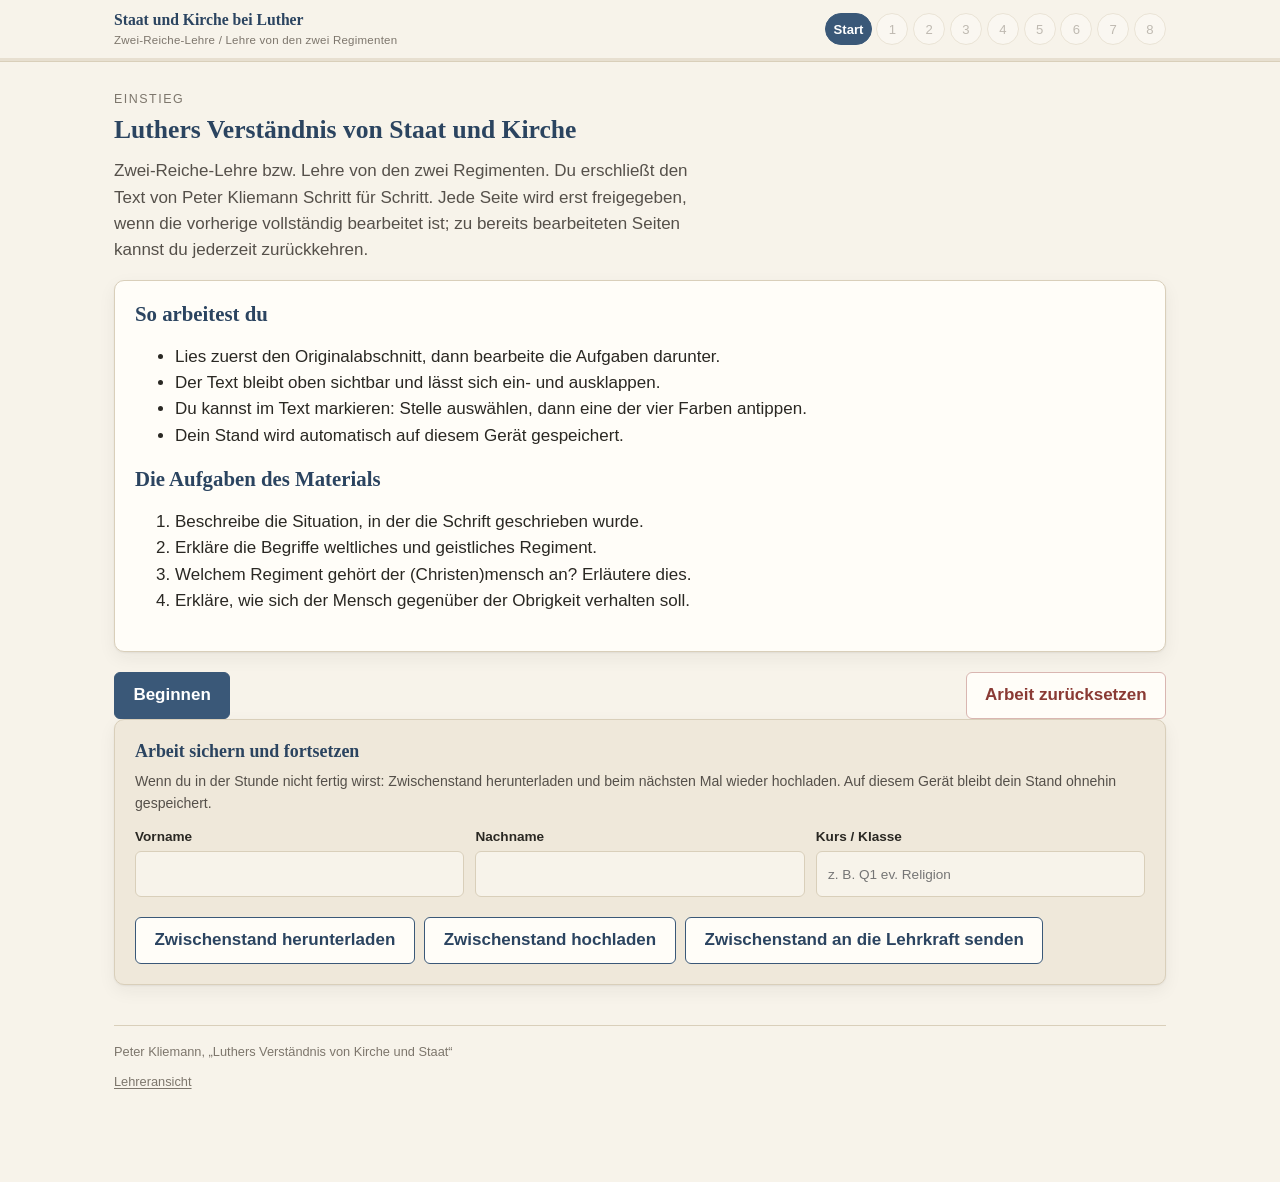
==== index.html @ 9ce4b94e "Add files via upload" ====
<!DOCTYPE html>
<html lang="de">
<head>
<meta charset="utf-8">
<meta name="viewport" content="width=device-width, initial-scale=1, viewport-fit=cover">
<meta name="color-scheme" content="light">
<title>Luthers Verständnis von Staat und Kirche – Lernanwendung Q1</title>
<meta name="description" content="Lernanwendung zur Zwei-Reiche-Lehre bzw. Lehre von den zwei Regimenten nach dem Text von Peter Kliemann.">
<link rel="stylesheet" href="assets/css/style.css?v=6">
</head>
<body>

<header class="kopf">
  <div class="kopf-innen">
    <div class="marke">Staat und Kirche bei Luther
      <small>Zwei-Reiche-Lehre / Lehre von den zwei Regimenten</small>
    </div>
    <nav aria-label="Lernschritte">
      <ol class="schritte" id="schritte"></ol>
    </nav>
  </div>
  <div class="fortschritt-leiste" aria-hidden="true"><i id="balken"></i></div>
</header>

<main class="huelle">
  <div id="leser"></div>
  <div id="inhalt"></div>
</main>

<noscript>
  <div class="huelle">
    <div class="meldung fehler">Diese Lernanwendung benötigt JavaScript. Bitte aktiviere es im Browser.</div>
  </div>
</noscript>

<script src="assets/js/supabase_config.js?v=5"></script>
<script src="assets/js/supabase_client.js?v=5"></script>
<script src="assets/js/text-kliemann.js?v=5"></script>
<script src="assets/js/storage.js?v=5"></script>
<script src="assets/js/leser.js?v=5"></script>
<script src="assets/js/tafelbild.js?v=5"></script>
<script src="assets/js/seiten.js?v=5"></script>
<script src="assets/js/druck.js?v=6"></script>
<script src="assets/js/app.js?v=6"></script>
</body>
</html>
---- assets/css/style.css ----
/* =============================================================
   Luther – Staat und Kirche | Lernanwendung Q1 Religion
   iPad-first, ruhiges Pergament-/Papier-Design
   ============================================================= */

:root{
  --papier:        #f7f3ea;
  --papier-tief:   #efe8da;
  --karte:         #fffdf8;
  --linie:         #d9cfba;
  --linie-fein:    #e7dfd0;
  --tinte:         #2a2823;
  --tinte-weich:   #55504a;
  --tinte-zart:    #7d766c;
  --blau:          #3a5878;
  --blau-tief:     #2b4460;
  --blau-zart:     #e3eaf2;
  --rot:           #8a3a34;
  --rot-zart:      #f4e3e0;
  --gruen:         #3f6b4e;
  --gruen-zart:    #e2ede4;
  --gelb-zart:     #f6eccd;

  --mk-gelb:   #fbe79a;
  --mk-gruen:  #bfe3bd;
  --mk-blau:   #b9d6ee;
  --mk-rosa:   #f4c3d2;

  --r:   10px;
  --r-s: 6px;
  --tap: 46px;
  --schatten: 0 1px 2px rgba(42,40,35,.06), 0 6px 18px rgba(42,40,35,.06);

  --serif: "Iowan Old Style", "Palatino Linotype", Palatino, Georgia, "Times New Roman", serif;
  --sans:  -apple-system, BlinkMacSystemFont, "Segoe UI", "Helvetica Neue", Arial, sans-serif;
}

*,*::before,*::after{ box-sizing:border-box; }

html{ -webkit-text-size-adjust:100%; }

body{
  margin:0;
  background:var(--papier);
  color:var(--tinte);
  font-family:var(--sans);
  font-size:17px;
  line-height:1.55;
  -webkit-font-smoothing:antialiased;
  overflow-wrap:break-word;
}

h1,h2,h3{ font-family:var(--serif); font-weight:600; color:var(--blau-tief); line-height:1.25; margin:0 0 .5em; }
h1{ font-size:1.6rem; }
h2{ font-size:1.3rem; }
h3{ font-size:1.08rem; color:var(--tinte); }
p{ margin:0 0 .9em; }
a{ color:var(--blau); }

/* ---------- Kopfzeile & Fortschritt ---------- */
.kopf{
  position:sticky; top:0; z-index:40;
  background:rgba(247,243,234,.94);
  backdrop-filter:saturate(1.2) blur(8px);
  border-bottom:1px solid var(--linie);
}
.kopf-innen{
  max-width:1100px; margin:0 auto;
  padding:.5rem clamp(.75rem,3vw,1.5rem);
  display:flex; align-items:center; gap:.75rem; flex-wrap:wrap;
}
.marke{ font-family:var(--serif); font-size:.98rem; color:var(--blau-tief); font-weight:600; margin-right:auto; }
.marke small{ display:block; font-family:var(--sans); font-size:.72rem; color:var(--tinte-zart); font-weight:400; letter-spacing:.02em; }

.schritte{ display:flex; gap:.3rem; flex-wrap:wrap; list-style:none; margin:0; padding:0; }
.schritt{
  min-width:2rem; height:2rem; padding:0 .45rem;
  display:inline-flex; align-items:center; justify-content:center;
  border:1px solid var(--linie); border-radius:999px;
  background:var(--karte); color:var(--tinte-zart);
  font-size:.82rem; font-variant-numeric:tabular-nums;
  cursor:pointer; font-family:inherit;
}
.schritt[disabled]{ opacity:.45; cursor:not-allowed; }
.schritt.fertig{ background:var(--gruen-zart); border-color:#b9d3c0; color:var(--gruen); }
.schritt.aktiv{ background:var(--blau); border-color:var(--blau); color:#fff; font-weight:600; }
.fortschritt-leiste{ height:3px; background:var(--linie-fein); }
.fortschritt-leiste > i{ display:block; height:100%; background:var(--blau); width:0; transition:width .25s ease; }

/* ---------- Grundraster ---------- */
.huelle{ max-width:1100px; margin:0 auto; padding:clamp(1rem,3vw,1.75rem) clamp(.75rem,3vw,1.5rem) 5rem; }
.seiten-kopf{ margin-bottom:1rem; }
.seiten-kopf .kapitel{ font-size:.78rem; letter-spacing:.12em; text-transform:uppercase; color:var(--tinte-zart); margin:0 0 .25rem; }
.seiten-kopf .lead{ color:var(--tinte-weich); max-width:62ch; }

/* ---------- Leseansicht (angeheftet) ---------- */
.leser{
  position:sticky; top:calc(3.1rem + 3px); z-index:30;
  background:var(--karte);
  border:1px solid var(--linie);
  border-radius:var(--r);
  box-shadow:var(--schatten);
  margin:0 0 1.25rem;
  overflow:hidden;
}
.leser-kopf{
  display:flex; align-items:center; gap:.6rem;
  padding:.5rem .75rem; min-height:var(--tap);
  background:var(--papier-tief); border-bottom:1px solid var(--linie);
}
.leser-kopf .titel{ font-family:var(--serif); font-weight:600; font-size:.98rem; color:var(--blau-tief); margin-right:auto; }
.leser-kopf .zeilen{ font-size:.75rem; color:var(--tinte-zart); font-variant-numeric:tabular-nums; }
.leser-text{
  font-family:var(--serif); font-size:1.02rem; line-height:1.72;
  padding:.9rem 1rem .4rem;
  max-height:38vh; overflow-y:auto; -webkit-overflow-scrolling:touch;
  hyphens:none;
}
.leser.zu .leser-text, .leser.zu .leser-fuss{ display:none; }
.leser-text p{ margin:0 0 .8em; position:relative; padding-left:2.6rem; }
.leser-text p::before{
  content:attr(data-z); position:absolute; left:0; top:.15em;
  font-family:var(--sans); font-size:.68rem; color:var(--tinte-zart);
  font-variant-numeric:tabular-nums; white-space:nowrap;
}
.leser-text mark{ padding:.06em 0; border-radius:2px; cursor:pointer; background:var(--mk-gelb); color:inherit; }
.leser-text mark[data-f="gelb"]{ background:var(--mk-gelb); }
.leser-text mark[data-f="gruen"]{ background:var(--mk-gruen); }
.leser-text mark[data-f="blau"]{ background:var(--mk-blau); }
.leser-text mark[data-f="rosa"]{ background:var(--mk-rosa); }
.leser-fuss{
  display:flex; align-items:center; gap:.5rem; flex-wrap:wrap;
  padding:.5rem .75rem; border-top:1px solid var(--linie-fein); background:var(--papier);
}
.leser-fuss .hinweis{ font-size:.78rem; color:var(--tinte-zart); margin-right:auto; }
.farbe{
  width:var(--tap); height:34px; border-radius:var(--r-s);
  border:1px solid var(--linie); cursor:pointer; padding:0;
}
.farbe[data-f="gelb"]{ background:var(--mk-gelb); }
.farbe[data-f="gruen"]{ background:var(--mk-gruen); }
.farbe[data-f="blau"]{ background:var(--mk-blau); }
.farbe[data-f="rosa"]{ background:var(--mk-rosa); }
.farbe:focus-visible{ outline:2px solid var(--blau); outline-offset:2px; }

/* ---------- Karten / Aufgaben ---------- */
.karte{
  background:var(--karte); border:1px solid var(--linie); border-radius:var(--r);
  padding:clamp(.9rem,2.5vw,1.25rem); margin:0 0 1.1rem; box-shadow:var(--schatten);
}
.karte.auftrag{ border-left:4px solid var(--blau); }
.auftrag-marke{
  display:inline-block; font-size:.72rem; letter-spacing:.11em; text-transform:uppercase;
  color:var(--blau); background:var(--blau-zart); border-radius:999px;
  padding:.15rem .6rem; margin-bottom:.5rem;
}
.frage{ font-weight:600; margin:0 0 .3rem; }
.zusatz{ font-size:.88rem; color:var(--tinte-weich); margin:0 0 .7rem; }

/* Optionen */
.optionen{ display:grid; gap:.45rem; margin:.2rem 0 0; }
.opt{
  display:flex; gap:.65rem; align-items:flex-start;
  min-height:var(--tap); padding:.6rem .75rem;
  border:1px solid var(--linie); border-radius:var(--r-s);
  background:var(--papier); cursor:pointer;
}
.opt:has(input:checked){ background:var(--blau-zart); border-color:#b7c7d8; }
.opt input{ margin:.25rem 0 0; width:20px; height:20px; accent-color:var(--blau); flex:none; }
.opt span{ flex:1; }

/* Freitext */
textarea,
input[type=text], input[type=email], input[type=password], input[type=search], input[type=number]{
  width:100%; font:inherit; color:inherit;
  background:var(--papier); border:1px solid var(--linie); border-radius:var(--r-s);
  padding:.6rem .7rem; min-height:var(--tap);
}
textarea{ min-height:7.5rem; resize:vertical; line-height:1.5; }
textarea:focus, input:focus, select:focus{ outline:2px solid var(--blau); outline-offset:1px; }
select{
  font:inherit; color:inherit; background:var(--papier);
  border:1px solid var(--linie); border-radius:var(--r-s);
  padding:.55rem .6rem; min-height:var(--tap); width:100%;
}
.zaehler{ font-size:.76rem; color:var(--tinte-zart); text-align:right; margin-top:.25rem; }

/* Zuordnung */
.zuordnung{ display:grid; gap:.9rem; }
@media (min-width:760px){ .zuordnung.zwei{ grid-template-columns:1fr 1fr; } }
.vorrat{ display:flex; flex-wrap:wrap; gap:.45rem; }
.chip{
  font:inherit; font-size:.92rem; text-align:left;
  min-height:var(--tap); padding:.5rem .75rem;
  border:1px solid var(--linie); border-radius:var(--r-s);
  background:var(--karte); color:var(--tinte); cursor:pointer;
  box-shadow:0 1px 0 rgba(42,40,35,.05);
}
.chip.gewaehlt{ background:var(--blau); border-color:var(--blau); color:#fff; }
.korb{ border:1px dashed var(--linie); border-radius:var(--r); padding:.65rem; background:var(--papier); }
.korb > h4{ margin:0 0 .5rem; font-size:.95rem; font-family:var(--serif); color:var(--blau-tief); }
.korb .ablage{ display:flex; flex-wrap:wrap; gap:.4rem; min-height:var(--tap); }
.korb.ziel{ background:var(--blau-zart); border-color:var(--blau); }
.korb .ablage .chip::after{ content:"\00a0\00d7"; color:var(--tinte-zart); font-weight:600; }

/* Aussagenprüfung */
.aussage{ border:1px solid var(--linie-fein); border-radius:var(--r-s); padding:.7rem .8rem; background:var(--papier); margin-bottom:.7rem; }
.aussage > p{ margin:0 0 .55rem; font-weight:500; }
.kat{ display:flex; gap:.4rem; flex-wrap:wrap; }
.kat button{
  font:inherit; font-size:.88rem; min-height:var(--tap); padding:.4rem .7rem;
  border:1px solid var(--linie); border-radius:var(--r-s); background:var(--karte); cursor:pointer; color:var(--tinte);
}
.kat button[aria-pressed="true"]{ background:var(--blau); border-color:var(--blau); color:#fff; }
.rueck{ margin-top:.55rem; font-size:.9rem; border-left:3px solid var(--blau); background:var(--blau-zart); padding:.5rem .7rem; border-radius:0 var(--r-s) var(--r-s) 0; }
.rueck.ok{ border-left-color:var(--gruen); background:var(--gruen-zart); }
.rueck.nein{ border-left-color:var(--rot); background:var(--rot-zart); }

/* ---------- Meldungen ---------- */
.meldung{ border-radius:var(--r); padding:.75rem .9rem; margin:1rem 0; font-size:.94rem; border:1px solid; }
.meldung.fehler{ background:var(--rot-zart); border-color:#e0bdb8; color:#5f2723; }
.meldung.info{ background:var(--gelb-zart); border-color:#e4d4a8; color:#5d4c22; }
.meldung.gut{ background:var(--gruen-zart); border-color:#b9d3c0; color:#28503a; }
.meldung ul{ margin:.4rem 0 0; padding-left:1.15rem; }
.meldung li{ margin:.2rem 0; }
.meldung h3{ margin:0 0 .3rem; font-size:1rem; color:inherit; font-family:var(--sans); }

/* ---------- Knöpfe ---------- */
.knopfzeile{ display:flex; gap:.6rem; flex-wrap:wrap; align-items:center; margin-top:1.2rem; }
.knopf{
  font:inherit; font-weight:600; min-height:var(--tap); padding:.6rem 1.15rem;
  border-radius:var(--r-s); border:1px solid var(--blau); background:var(--blau); color:#fff; cursor:pointer;
}
.knopf.stumm{ background:var(--karte); color:var(--blau-tief); }
.knopf.warn{ background:var(--karte); color:var(--rot); border-color:#d9b6b1; }
.knopf:disabled{ opacity:.5; cursor:not-allowed; }
.knopf.klein{ min-height:38px; padding:.35rem .75rem; font-size:.88rem; font-weight:500; }
label.knopf.dateiwahl{ display:inline-flex; align-items:center; cursor:pointer; }
.karte.sicherung{ background:var(--papier-tief); }
.karte.sicherung h2{ font-size:1.12rem; }
.abstand{ margin-left:auto; }

/* ---------- Tafelbild ---------- */
.tafel-huelle{ position:relative; background:var(--karte); border:1px solid var(--linie); border-radius:var(--r); padding:1rem .8rem; box-shadow:var(--schatten); }
.tafel{
  position:relative; display:grid; gap:.7rem .8rem;
  grid-template-columns:1fr; align-items:stretch;
}
.tafel svg.linien{ position:absolute; inset:0; width:100%; height:100%; pointer-events:none; z-index:0; overflow:visible; }
.slot{
  position:relative; z-index:1;
  min-height:56px; display:flex; align-items:center; justify-content:center; text-align:center;
  border:1.5px dashed var(--linie); border-radius:var(--r-s);
  background:var(--papier); color:var(--tinte-zart);
  padding:.5rem .6rem; font-size:.92rem; cursor:pointer; font-family:var(--serif);
}
.slot.voll{ border-style:solid; border-color:#c3b9a3; background:var(--karte); color:var(--tinte); padding-left:2rem; padding-right:2rem; }
.slot.ziel{ border-color:var(--blau); background:var(--blau-zart); }
.slot.kasten{ border-width:2px; }
.slot.betont{ font-size:1rem; }
.slot .leer{ font-family:var(--sans); font-size:.8rem; letter-spacing:.02em; }
.slot .weg{
  position:absolute; top:2px; right:2px; width:26px; height:26px; line-height:24px;
  border-radius:50%; border:1px solid var(--linie); background:var(--karte);
  color:var(--tinte-zart); font-size:15px; cursor:pointer; padding:0;
}
.tafel-vorrat{ display:flex; flex-wrap:wrap; gap:.45rem; margin-top:.9rem; }
.baustein{
  font:inherit; font-family:var(--serif); font-size:.92rem; text-align:left;
  min-height:var(--tap); padding:.5rem .75rem; max-width:100%;
  border:1px solid #c3b9a3; border-radius:var(--r-s);
  background:var(--karte); color:var(--tinte); cursor:grab;
  box-shadow:0 1px 0 rgba(42,40,35,.06); touch-action:none;
}
.baustein.gewaehlt{ background:var(--blau); border-color:var(--blau); color:#fff; }
.baustein.geist{ opacity:.35; }
.zieh-geist{
  position:fixed; z-index:200; pointer-events:none; opacity:.92;
  transform:translate(-50%,-50%); box-shadow:0 8px 24px rgba(0,0,0,.18);
}
@media (min-width:720px){
  .tafel{
    grid-template-columns:1fr 1fr 1fr;
    grid-template-areas:
      ".        mensch     ."
      "welt     .          christ"
      "wreg     dienst     greg"
      "gesetze  .          liebe"
      ".        regierung  ."
      "glaube   glaube     glaube"
      "wider    wider      wider";
  }
  .tafel .s-mensch{grid-area:mensch}  .tafel .s-welt{grid-area:welt}
  .tafel .s-christ{grid-area:christ}  .tafel .s-wreg{grid-area:wreg}
  .tafel .s-dienst{grid-area:dienst}  .tafel .s-greg{grid-area:greg}
  .tafel .s-gesetze{grid-area:gesetze}.tafel .s-liebe{grid-area:liebe}
  .tafel .s-regierung{grid-area:regierung} .tafel .s-glaube{grid-area:glaube}
  .tafel .s-wider{grid-area:wider}
}

/* ---------- Abgabe / Formular ---------- */
.feldgruppe{ display:grid; gap:.7rem; }
@media (min-width:640px){ .feldgruppe.drei{ grid-template-columns:1fr 1fr 1fr; } }
label.feld{ display:block; font-size:.85rem; color:var(--tinte-weich); }
label.feld > span{ display:block; margin-bottom:.25rem; font-weight:600; color:var(--tinte); }

/* ---------- Lehrerbereich ---------- */
.lehrer-raster{ display:grid; gap:1rem; }
@media (min-width:900px){ .lehrer-raster{ grid-template-columns:minmax(300px,390px) 1fr; align-items:start; } }
.liste{ list-style:none; margin:0; padding:0; max-height:70vh; overflow:auto; border:1px solid var(--linie); border-radius:var(--r); background:var(--karte); }
.liste li + li{ border-top:1px solid var(--linie-fein); }
.liste button{
  width:100%; text-align:left; font:inherit; background:none; border:0; cursor:pointer;
  padding:.65rem .8rem; min-height:var(--tap); color:var(--tinte);
}
.liste button.aktiv{ background:var(--blau-zart); }
.liste .zeile2{ display:block; margin-top:.15rem; font-size:.78rem; color:var(--tinte-zart); }
.liste .merker{ margin-left:.4rem; white-space:nowrap; display:inline-block; }
.merker{ font-size:.72rem; border-radius:999px; padding:.1rem .5rem; border:1px solid; }
.merker.voll{ color:var(--gruen); border-color:#b9d3c0; background:var(--gruen-zart); }
.merker.teil{ color:#8a6a22; border-color:#e4d4a8; background:var(--gelb-zart); }
.merker.zwischen{ color:var(--blau); border-color:#b7c7d8; background:var(--blau-zart); }
.werkzeuge{ display:grid; gap:.5rem; margin-bottom:.8rem; grid-template-columns:1fr; }
@media (min-width:520px){ .werkzeuge{ grid-template-columns:1fr 1fr; } }
.detail h3{ margin-top:1.2rem; border-bottom:1px solid var(--linie-fein); padding-bottom:.25rem; }
.antwort{ background:var(--papier); border-left:3px solid var(--linie); padding:.5rem .7rem; border-radius:0 var(--r-s) var(--r-s) 0; white-space:pre-wrap; margin:.35rem 0 .8rem; }
.tafel-statisch{ font-family:var(--serif); }
.tafel-statisch .slot{ cursor:default; }

.spalten-2{ columns:2; column-gap:1.2rem; }
@media (max-width:700px){ .spalten-2{ columns:1; } }

/* ---------- Kleinkram ---------- */
.fuss{ margin-top:2.5rem; padding-top:1rem; border-top:1px solid var(--linie); font-size:.8rem; color:var(--tinte-zart); }
.fuss p{ margin:0 0 .3em; }
.fuss-link{ display:inline-block; min-height:32px; line-height:32px; color:var(--tinte-zart); text-decoration:underline; text-underline-offset:2px; }
.fuss-link:hover, .fuss-link:focus{ color:var(--blau); }
.sr{ position:absolute; width:1px; height:1px; padding:0; margin:-1px; overflow:hidden; clip:rect(0 0 0 0); white-space:nowrap; border:0; }
.tabelle{ width:100%; border-collapse:collapse; font-size:.9rem; }
.tabelle th,.tabelle td{ text-align:left; padding:.35rem .5rem; border-bottom:1px solid var(--linie-fein); vertical-align:top; }


/* ---------- Druck-/PDF-Ansicht der Schüleransicht ---------- */
.druck-huelle{
  position:fixed; inset:0; z-index:60; overflow:auto;
  background:var(--papier); -webkit-overflow-scrolling:touch;
}
.druck-werkzeuge{
  position:sticky; top:0; z-index:2;
  background:var(--karte); border-bottom:1px solid var(--linie);
  padding:.8rem 1rem; display:flex; flex-wrap:wrap; gap:.6rem; align-items:center;
}
.druck-werkzeuge .zusatz{ flex-basis:100%; }
.druck-huelle .detail h3{
  margin:1.7rem 0 .6rem; padding-top:.55rem;
  border-top:2px solid var(--linie);
  font-family:var(--serif); font-size:1.14rem; color:var(--blau-tief);
}
.druck-huelle .detail h3:first-of-type{ margin-top:1.2rem; }

@media print{
  .kopf,.knopfzeile,.leser-fuss,.tafel-vorrat,.werkzeuge,.liste,.fuss{ display:none !important; }
  .druck-werkzeuge{ display:none !important; }
  body.druckt > *:not(.druck-huelle){ display:none !important; }
  .druck-huelle{ position:static; overflow:visible; background:#fff; }
  h3{ page-break-after:avoid; }
  /* Markierungsfarben und Tafelbild auch im Ausdruck sichtbar lassen */
  .leser-text mark,.slot,.antwort{
    -webkit-print-color-adjust:exact; print-color-adjust:exact;
  }
  .slot .leer{ color:#bbb; }
  body{ background:#fff; font-size:11pt; }
  .karte,.leser{ box-shadow:none; border-color:#bbb; page-break-inside:avoid; }
  .leser{ position:static; }
  .leser-text{ max-height:none; overflow:visible; }
  .lehrer-raster{ grid-template-columns:1fr; }
}
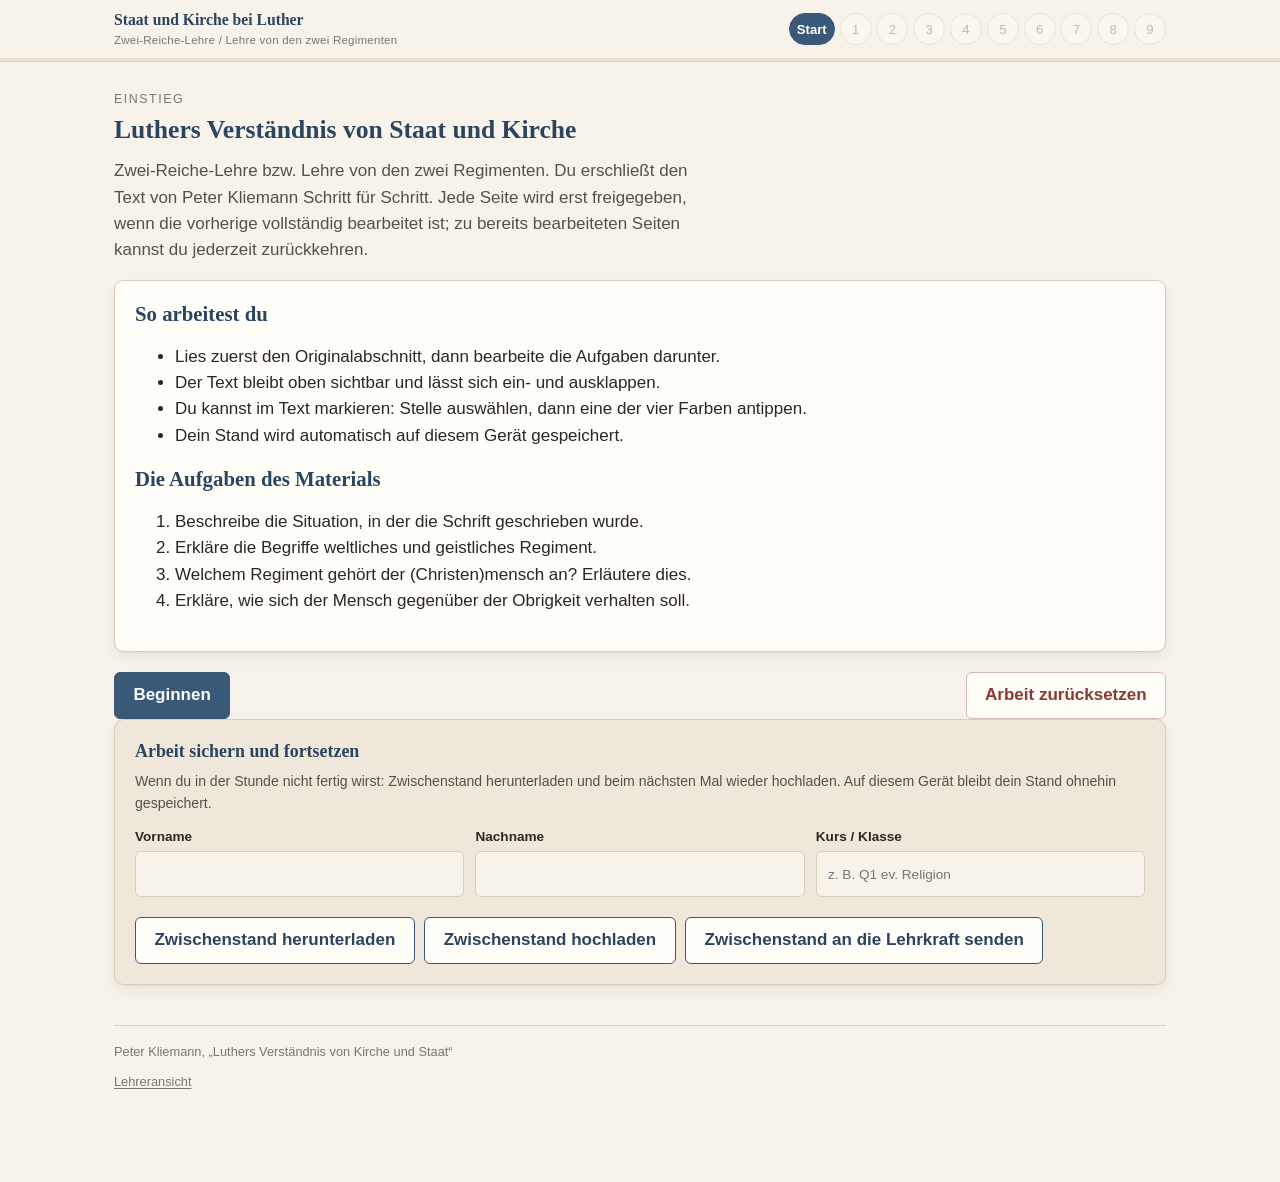
==== commit ae5b3bdd: "Add files via upload" ====
--- a/index.html
+++ b/index.html
@@ -6,7 +6,7 @@
 <meta name="color-scheme" content="light">
 <title>Luthers Verständnis von Staat und Kirche – Lernanwendung Q1</title>
 <meta name="description" content="Lernanwendung zur Zwei-Reiche-Lehre bzw. Lehre von den zwei Regimenten nach dem Text von Peter Kliemann.">
-<link rel="stylesheet" href="assets/css/style.css?v=6">
+<link rel="stylesheet" href="assets/css/style.css?v=7">
 </head>
 <body>
 
@@ -39,8 +39,8 @@
 <script src="assets/js/storage.js?v=5"></script>
 <script src="assets/js/leser.js?v=5"></script>
 <script src="assets/js/tafelbild.js?v=5"></script>
-<script src="assets/js/seiten.js?v=5"></script>
-<script src="assets/js/druck.js?v=6"></script>
-<script src="assets/js/app.js?v=6"></script>
+<script src="assets/js/seiten.js?v=6"></script>
+<script src="assets/js/druck.js?v=7"></script>
+<script src="assets/js/app.js?v=7"></script>
 </body>
 </html>
--- a/assets/css/style.css
+++ b/assets/css/style.css
@@ -340,6 +340,30 @@
 .tabelle th,.tabelle td{ text-align:left; padding:.35rem .5rem; border-bottom:1px solid var(--linie-fein); vertical-align:top; }
 
 
+/* ---------- Schreibhilfen (Strukturhilfe, Denkanstöße) ---------- */
+.schreibhilfe{
+  border:1px solid var(--linie); border-radius:var(--r-s);
+  background:var(--papier); margin:0 0 .8rem; overflow:hidden;
+}
+.schreibhilfe + .schreibhilfe{ margin-top:-.3rem; }
+.schreibhilfe > summary{
+  cursor:pointer; list-style:none;
+  min-height:var(--tap); display:flex; align-items:center; gap:.5rem;
+  padding:.55rem .75rem; font-size:.92rem; font-weight:600; color:var(--blau-tief);
+}
+.schreibhilfe > summary::-webkit-details-marker{ display:none; }
+.schreibhilfe > summary::before{ content:"▸"; color:var(--tinte-zart); font-size:.9em; }
+.schreibhilfe[open] > summary::before{ content:"▾"; }
+.schreibhilfe > summary:focus-visible{ outline:2px solid var(--blau); outline-offset:-2px; }
+.schreibhilfe-inhalt{ padding:.1rem .95rem .8rem; border-top:1px solid var(--linie-fein); }
+.schreibhilfe-inhalt h4{
+  font-family:var(--serif); font-size:1rem; color:var(--blau-tief);
+  margin:.85rem 0 .25rem;
+}
+.schreibhilfe-inhalt .zusatz{ margin:0 0 .35rem; font-size:.84rem; }
+.schreibhilfe-inhalt ul{ margin:0; padding-left:1.15rem; }
+.schreibhilfe-inhalt li{ margin-bottom:.3rem; font-size:.92rem; color:var(--tinte-weich); }
+
 /* ---------- Druck-/PDF-Ansicht der Schüleransicht ---------- */
 .druck-huelle{
   position:fixed; inset:0; z-index:60; overflow:auto;
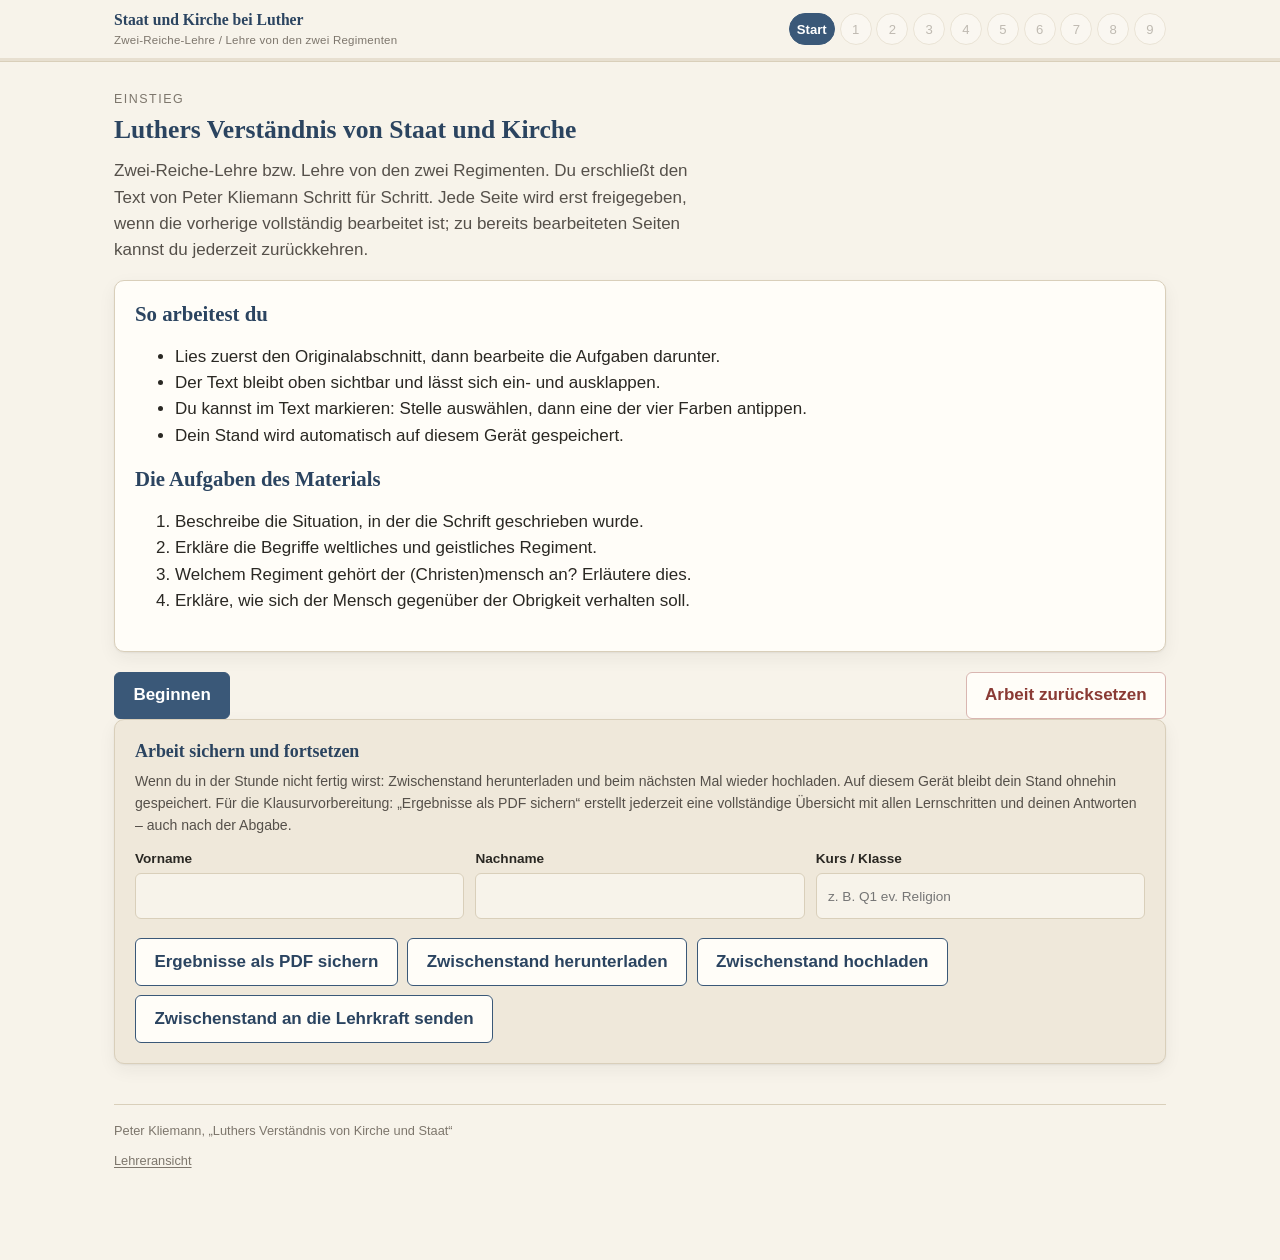
==== commit a964ddc3: "Add files via upload" ====
--- a/index.html
+++ b/index.html
@@ -6,7 +6,7 @@
 <meta name="color-scheme" content="light">
 <title>Luthers Verständnis von Staat und Kirche – Lernanwendung Q1</title>
 <meta name="description" content="Lernanwendung zur Zwei-Reiche-Lehre bzw. Lehre von den zwei Regimenten nach dem Text von Peter Kliemann.">
-<link rel="stylesheet" href="assets/css/style.css?v=7">
+<link rel="stylesheet" href="assets/css/style.css?v=9">
 </head>
 <body>
 
@@ -41,6 +41,6 @@
 <script src="assets/js/tafelbild.js?v=5"></script>
 <script src="assets/js/seiten.js?v=6"></script>
 <script src="assets/js/druck.js?v=7"></script>
-<script src="assets/js/app.js?v=7"></script>
+<script src="assets/js/app.js?v=10"></script>
 </body>
 </html>
--- a/assets/css/style.css
+++ b/assets/css/style.css
@@ -340,6 +340,19 @@
 .tabelle th,.tabelle td{ text-align:left; padding:.35rem .5rem; border-bottom:1px solid var(--linie-fein); vertical-align:top; }
 
 
+/* ---------- Vorschaumodus für Lehrkräfte ---------- */
+.vorschau-leiste{
+  display:flex; align-items:center; gap:.7rem; flex-wrap:wrap;
+  padding:.5rem clamp(.75rem,3vw,1.5rem);
+  background:var(--gelb-zart); border-bottom:1px solid var(--linie);
+  font-size:.86rem; color:var(--tinte-weich);
+}
+.vorschau-leiste strong{ color:var(--blau-tief); }
+.vorschau-leiste span{ flex:1 1 16rem; }
+.vorschau-leiste .knopf{ margin-left:auto; text-decoration:none; }
+.vorschau-leiste.abgelehnt{ background:var(--rot-zart); border-bottom-color:#d9b6b1; }
+.vorschau-leiste.abgelehnt strong{ color:var(--rot); }
+
 /* ---------- Schreibhilfen (Strukturhilfe, Denkanstöße) ---------- */
 .schreibhilfe{
   border:1px solid var(--linie); border-radius:var(--r-s);
@@ -383,7 +396,7 @@
 .druck-huelle .detail h3:first-of-type{ margin-top:1.2rem; }
 
 @media print{
-  .kopf,.knopfzeile,.leser-fuss,.tafel-vorrat,.werkzeuge,.liste,.fuss{ display:none !important; }
+  .kopf,.knopfzeile,.leser-fuss,.tafel-vorrat,.werkzeuge,.liste,.fuss,.vorschau-leiste{ display:none !important; }
   .druck-werkzeuge{ display:none !important; }
   body.druckt > *:not(.druck-huelle){ display:none !important; }
   .druck-huelle{ position:static; overflow:visible; background:#fff; }
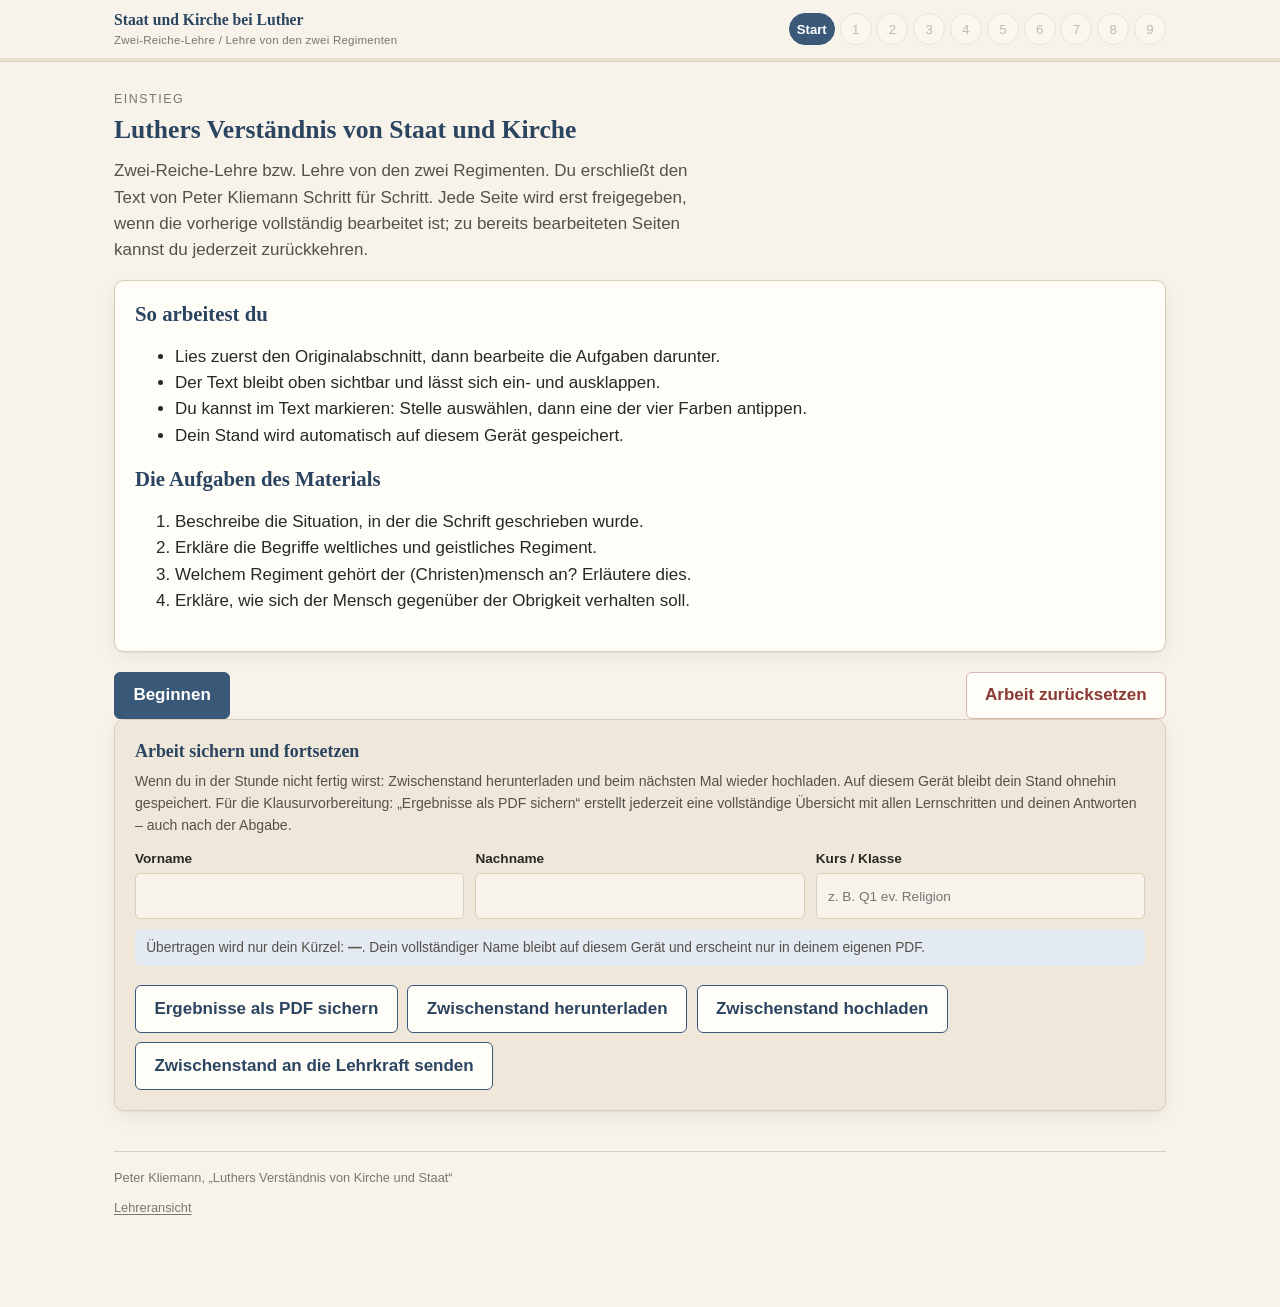
==== commit f41682df: "Add files via upload" ====
--- a/index.html
+++ b/index.html
@@ -6,7 +6,7 @@
 <meta name="color-scheme" content="light">
 <title>Luthers Verständnis von Staat und Kirche – Lernanwendung Q1</title>
 <meta name="description" content="Lernanwendung zur Zwei-Reiche-Lehre bzw. Lehre von den zwei Regimenten nach dem Text von Peter Kliemann.">
-<link rel="stylesheet" href="assets/css/style.css?v=9">
+<link rel="stylesheet" href="assets/css/style.css?v=10">
 </head>
 <body>
 
@@ -41,6 +41,6 @@
 <script src="assets/js/tafelbild.js?v=5"></script>
 <script src="assets/js/seiten.js?v=6"></script>
 <script src="assets/js/druck.js?v=7"></script>
-<script src="assets/js/app.js?v=10"></script>
+<script src="assets/js/app.js?v=11"></script>
 </body>
 </html>
--- a/assets/css/style.css
+++ b/assets/css/style.css
@@ -340,6 +340,13 @@
 .tabelle th,.tabelle td{ text-align:left; padding:.35rem .5rem; border-bottom:1px solid var(--linie-fein); vertical-align:top; }
 
 
+.kuerzel-hinweis{
+  margin:.6rem 0 0; padding:.5rem .7rem;
+  background:var(--blau-zart); border-radius:var(--r-s);
+  font-size:.86rem;
+}
+.kuerzel-hinweis strong{ font-variant-numeric:tabular-nums; }
+
 /* ---------- Vorschaumodus für Lehrkräfte ---------- */
 .vorschau-leiste{
   display:flex; align-items:center; gap:.7rem; flex-wrap:wrap;
